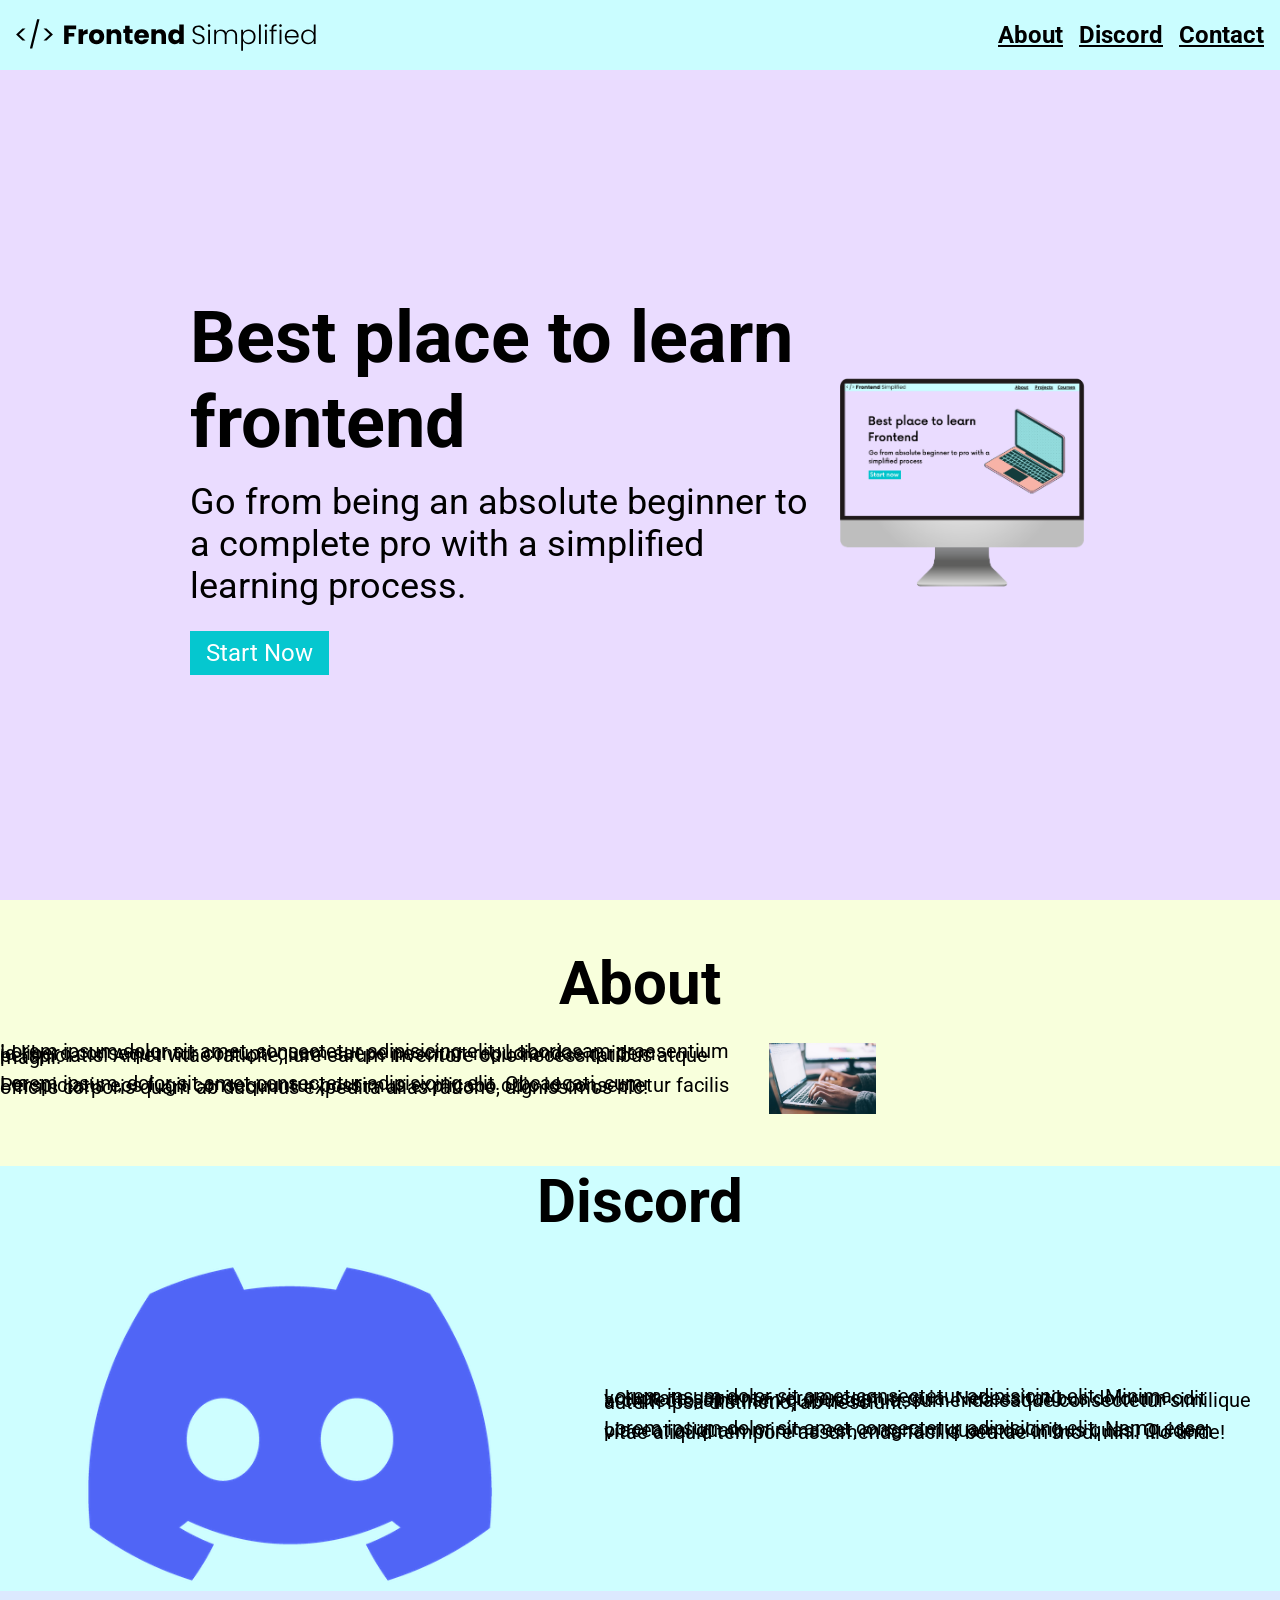
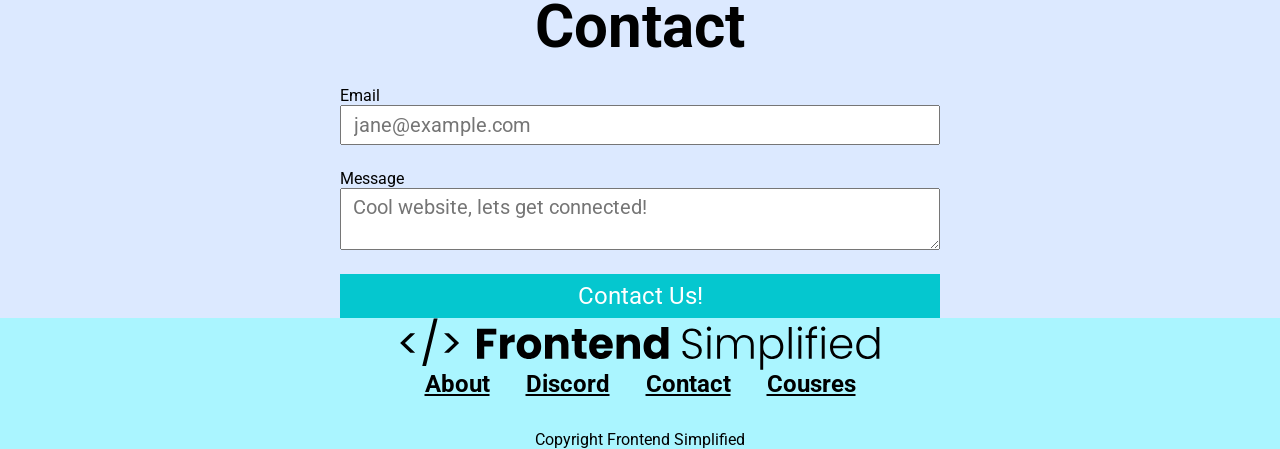
==== index.html @ 747b30f3 "changes to html and css" ====
<!DOCTYPE html>
<html lang="en">
<head>
  <meta charset="UTF-8">
  <meta name="viewport" content="width=device-width, initial-scale=1.0">
  <title>Document</title>
  <link rel="stylesheet" href="./style.css">
</head>

<body>
  <section>
   <nav>
    <img class="logo" src="./assets/FES.svg" class=""logo alt="">
    <ul>
     <li><a href="About">About</a></li>
     <li><a href="Discord">Discord</a></li>
     <li><a href="Contact">Contact</a></li>
    </ul>
   </nav>
    <header>
     <div class="row">
      <div>
       <h1>Best place to learn frontend</h1>
       <p class="subheader">Go from being an absolute beginner to a complete pro with a simplified learning process.</p>
       <button>Start Now</button>
      </div>
      <figure>
       <img src="./assets/laptop.png" alt="Home page image">
      </figure>
     </div>  
   </header>
  </section>

  <main>
    <section id="about">
     <h2>About</h2>
     <div class="row">
       <div class="section__description">
       <div class="section__decription--wrapper">
        <p class="section__description--para">
          Lorem ipsum dolor sit amet, consectetur adipisicing elit. Laboriosam praesentium id libero consequuntur corrupti quam saepe nesciunt repudiandae quidem perspiciatis! Amet vitae ratione, iure earum inventore odio necessitatibus atque magni.
        </p>
        <p class="section__description--para">
          Lorem ipsum, dolor sit amet consectetur adipisicing elit. Obcaecati, cum. Perspiciatis eos fugit consequuntur possimus explicabo odio id consectetur facilis officiis corporis quam ab ducimus expedita alias ratione, dignissimos hic!
        </p>
       </div>
       <figure class="about__img--wrapper">
        <img src="./assets/about.jpg" alt="">
       </figure>
      </div>
     </div>
    </section>

    <section id="discord">
     <h2>Discord</h2>
     <div class="section__description">
        <figure>
          <img src="./assets/discord.png" alt="Discord">
        </figure>
       <div class="section__description--wrapper">
        <p class="section__description--para">
         Lorem ipsum dolor sit amet consectetur adipisicing elit. Minima voluptate sapiente vero excepturi quia. Necessitatibus dolorum odit architecto, sint nam quibusdam assumenda eaque consectetur similique autem ipsa distinctio, ab nesciunt.
        </p>
        <p class="section__description--para">
          Lorem ipsum dolor sit amet consectetur adipisicing elit. Nemo esse placeat aliquam minima est, magnam quam doloribus quas. Quidem vitae aliquid tempore assumenda facilis beatae in modi nihil illo unde!
        </p>
       </div>
      </div>
    </section>

    <section id="contact">
     <h2>Contact</h2>
     <form action="">
      <span>Email</span>
      <input type="email" placeholder="jane@example.com">
      <span>Message</span>
      <textarea type="text" placeholder="Cool website, lets get connected!"></textarea>
      <button>Contact Us!</button>
     </form>
    </section>
  </main>

  <footer>
    <img class="footer__logo" src="./assets/FES.svg" alt="">
    <div class="footer__links">
      <a class="footer__link" href="#about">About</a>
      <a class="footer__link" href="#discord">Discord</a>
      <a class="footer__link" href="#contact">Contact</a>
      <a class="footer__link" href="">Cousres</a>
    </div>
     <p>Copyright Frontend Simplified</p>
  </footer>
</body>

</html>
---- style.css ----
@import url('https://fonts.googleapis.com/css2?family=Roboto:ital,wght@0,100..900;1,100..900&display=swap');

* {
  padding: 0;
  margin: 0;
  box-sizing: border-box;
  font-family: "Roboto", serif;
}

nav {
  height: 70px;
  display: flex;
  justify-content: space-between;
  align-items: center;
  padding: 0 16px;
  background-color: #cafdff;
}

header {
 background-color: #eadcff;
 height: calc(100vh - 70px);
 padding: 24px;
 display: flex;
 align-items: center;
 justify-content: center;
}

h1 {
  font-size: 72px;
}

.subheader {
  font-size: 36px;
  margin: 16px 0 24px 0;
}

button {
  background-color: #05c7cf;
  color: white;
  border: none;
  padding: 8px 16px;
  font-size: 24px;
  cursor: pointer;
}

a {
  color: #000;
  font-size: 24px;
  font-weight: 700;
}

.logo {
  width: 300px;
}

ul {
  display: flex;
}

li {
  list-style-type: none;
  padding-left: 16px;
}

.row {
  width: 100%;
  max-width: 900px;
  display: flex;
  align-items: center;
  justify-content: center;
}

#about
#discord
#contact{
  padding: 48px 0;
}

/*

ABOUT

*/

#about {
  padding: 48px 0;
  background-color: #f8ffdc;
}

h2 {
  font-size: 60px;
  text-align: center;
  margin-bottom: 24px;
}

.section__description{
  display: flex;
  justify-content: center;
  align-items: center;
}

.about__img--wrapper {
  width: 40%;
  padding: 0 24px;
}

img {
  width: 100%;
}

.section__description--wrapper {
  width: 60%;
  padding: 0 24px;
}

.section__description--para {
  font-size: 20px;
  line-height: 2px;
  margin-bottom: 24px;
}

/*

Discord

*/

#discord {
  background-color:#cefeff;
}

/*

ABOUT

*/

#contact {
  background-color: #dce9ff;
}

form {
  width: 100%;
  max-width: 600px;
  display: flex;
  flex-direction: column;
  margin: 0 auto;
}

input, textarea {
  margin-bottom: 24px;
  font-size: 20px;
  padding: 6px 12px;
}

/*

FOOTER

*/

footer {
  background-color:#aaf5ff;
  display: flex;
  flex-direction: column;
  align-items: center;
}

.footer__logo {
  max-width: 480px;
}

.footer__links {
  margin-bottom: 32px;
}

.footer__link {
  padding:0 16px;
}
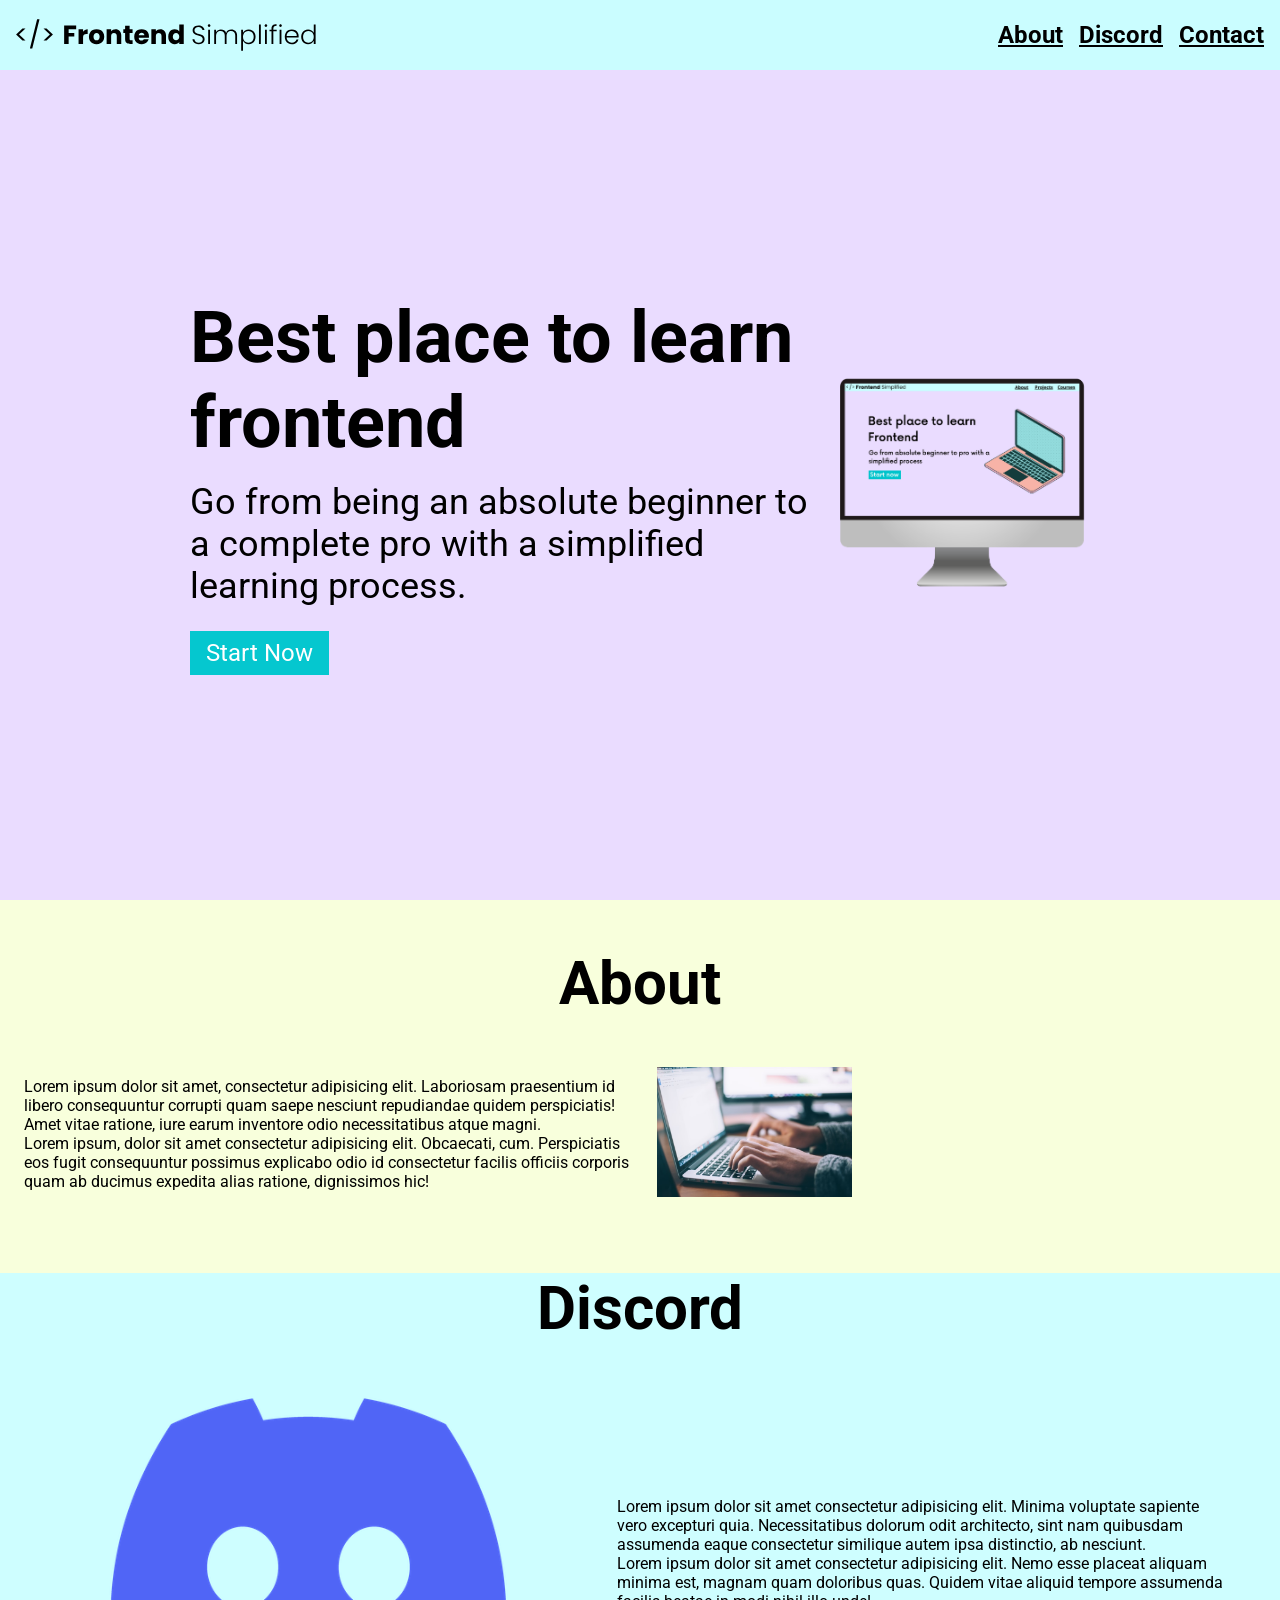
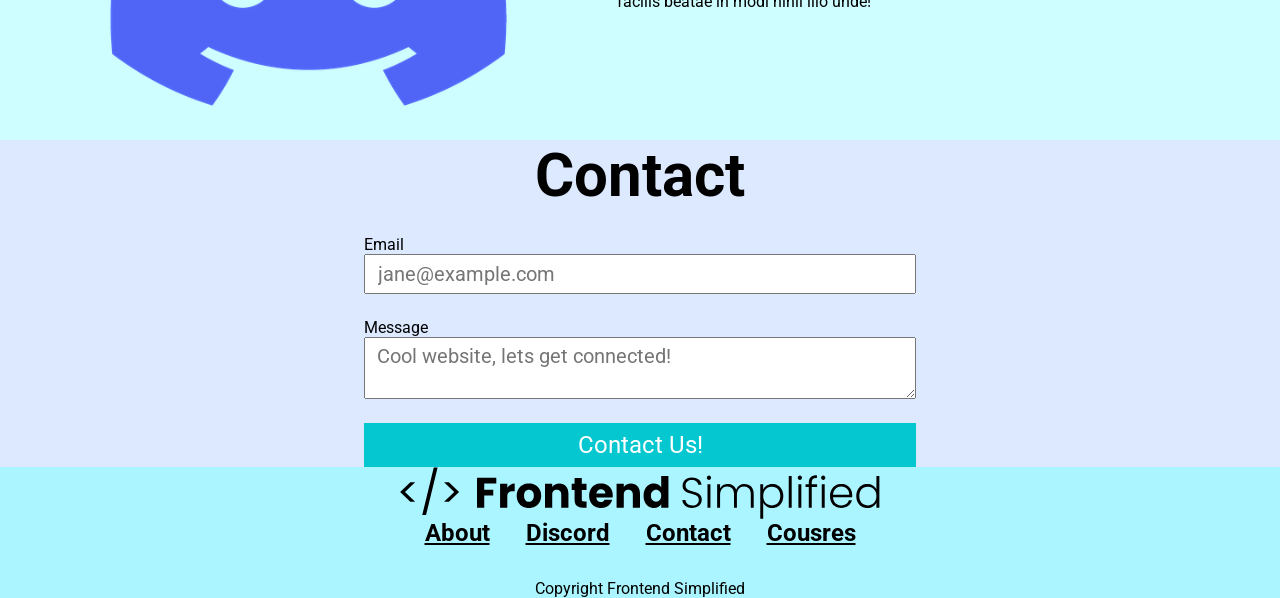
==== commit 166fe51d: "@media edits" ====
--- a/index.html
+++ b/index.html
@@ -19,10 +19,10 @@
    </nav>
     <header>
      <div class="row">
-      <div>
+      <div class="home__description">
        <h1>Best place to learn frontend</h1>
        <p class="subheader">Go from being an absolute beginner to a complete pro with a simplified learning process.</p>
-       <button>Start Now</button>
+       <button class="home__description--button">Start Now</button>
       </div>
       <figure>
        <img src="./assets/laptop.png" alt="Home page image">
--- a/style.css
+++ b/style.css
@@ -97,10 +97,11 @@
   display: flex;
   justify-content: center;
   align-items: center;
+  padding: 24px;
 }
 
 .about__img--wrapper {
-  width: 40%;
+  width: 70%;
   padding: 0 24px;
 }
 
@@ -113,12 +114,6 @@
   padding: 0 24px;
 }
 
-.section__description--para {
-  font-size: 20px;
-  line-height: 2px;
-  margin-bottom: 24px;
-}
-
 /*
 
 Discord
@@ -145,6 +140,7 @@
   display: flex;
   flex-direction: column;
   margin: 0 auto;
+  padding: 0 24px;
 }
 
 input, textarea {
@@ -176,4 +172,69 @@
 
 .footer__link {
   padding:0 16px;
+}
+
+@media (max-width: 728px) {
+ .row {
+   flex-direction: column;
+ }
+
+ .home__description {
+  margin-bottom: 24px;
+  display: flex;
+   flex-direction: column;
+   align-items: center;
+ }
+
+ .home__description--button {
+  max-width: 240px;
+ }
+
+ h1{
+  text-align: center;
+  font-size: 60px;
+ }
+
+ .subheader {
+  text-align: center;
+  font-size: 28px
+ }
+
+ ul {
+  dispplay: none;
+ }
+ 
+ .section__description {
+  flex-direction: column;
+ }
+
+ .section__description--wrapper {
+  width: 100%;
+ }
+
+ .about__img--wrapper {
+  width: 100%;
+ }
+
+ #discord .section__description {
+  flex-direction: column-reverse;
+ }
+
+ footer {
+  padding: 48px 24px;
+ }
+
+ .footer__logo {
+  max-width: 360px;
+ }
+
+ .footer__link {
+  padding: 0 4px;
+  font-size: 18px;
+ }
+
+ .footer__links {
+  margin-bottom: 24px;
+ }
+
 }
